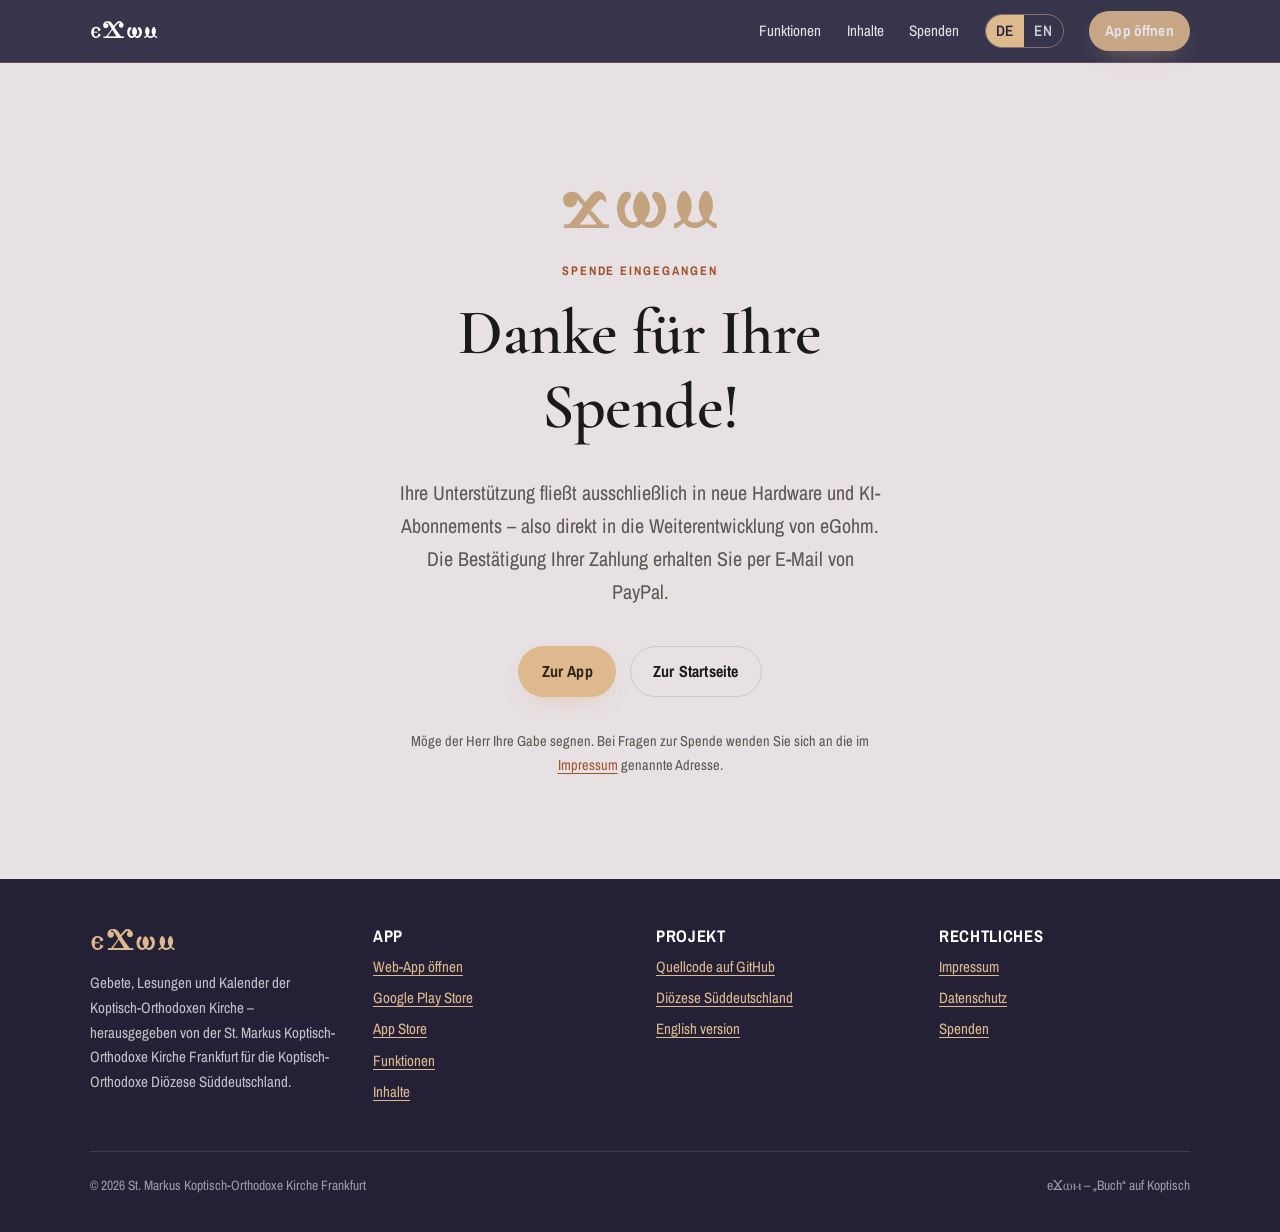
==== danke/index.html @ 5a28ebf3 "initial commit" ====
<!DOCTYPE html>
<html lang="de">
<head>
<meta charset="utf-8">
<meta name="viewport" content="width=device-width, initial-scale=1">
<title>Danke für Ihre Spende – eGohm</title>
<meta name="description" content="Danke für Ihre Spende an eGohm. Sie hilft direkt bei der Weiterentwicklung der App.">
<link rel="alternate" hreflang="de" href="../danke/">
<link rel="alternate" hreflang="en" href="../en/thanks/">
<meta name="theme-color" content="#29263f">
<!-- Bestätigungsseite nach der PayPal-Zahlung: soll nicht im Index landen. -->
<meta name="robots" content="noindex, follow">
<link rel="icon" href="../assets/img/app-icon.png" type="image/png">
<link rel="apple-touch-icon" href="../assets/img/app-icon.png">
<link rel="stylesheet" href="../assets/css/style.css">
</head>
<body>

<header class="site-header">
  <div class="wrap">
    <a class="wordmark" href="../" aria-label="eGohm – Startseite">eϪⲱⲙ</a>
    <nav class="site-nav" aria-label="Hauptnavigation">
      <a href="../#funktionen">Funktionen</a>
      <a href="../#inhalte">Inhalte</a>
      <a href="../spenden/">Spenden</a>
      <span class="lang-switch">
        <a href="./" aria-current="true" hreflang="de">DE</a>
        <a href="../en/thanks/" hreflang="en">EN</a>
      </span>
      <a class="btn btn--primary btn--sm" href="https://app.egohm.de">App öffnen</a>
    </nav>
  </div>
</header>

<main>
  <section class="section">
    <div class="wrap">
      <div class="thanks">
        <div class="thanks-mark" aria-hidden="true">ϫⲱⲙ</div>
        <p class="eyebrow">Spende eingegangen</p>
        <h1>Danke für Ihre Spende!</h1>
        <p class="lead" style="margin-inline:auto">
          Ihre Unterstützung fließt ausschließlich in neue Hardware und
          KI-Abonnements – also direkt in die Weiterentwicklung von eGohm. Die
          Bestätigung Ihrer Zahlung erhalten Sie per E-Mail von PayPal.
        </p>
        <div style="margin-top:2rem">
          <a class="btn btn--primary" href="https://app.egohm.de">Zur App</a>
          <a class="btn btn--ghost" href="../" style="border-color:var(--border);color:var(--text);background:transparent">Zur Startseite</a>
        </div>
        <p class="donate-note" style="margin-top:2rem">
          Möge der Herr Ihre Gabe segnen. Bei Fragen zur Spende wenden Sie sich an die
          im <a href="../impressum/">Impressum</a> genannte Adresse.
        </p>
      </div>
    </div>
  </section>
</main>

<footer class="site-footer">
  <div class="wrap">
    <div class="footer-grid">
      <div>
        <a class="wordmark" href="../" style="font-size:1.9rem;color:var(--gold)">eϪⲱⲙ</a>
        <p style="margin-top:0.8rem">
          Gebete, Lesungen und Kalender der Koptisch-Orthodoxen Kirche –
          herausgegeben von der St. Markus Koptisch-Orthodoxe Kirche Frankfurt für die
          Koptisch-Orthodoxe Diözese Süddeutschland.
        </p>
      </div>
      <div>
        <h3>App</h3>
        <ul>
          <li><a href="https://app.egohm.de">Web-App öffnen</a></li>
          <li><a href="https://play.google.com/store/apps/details?id=de.kopten.app">Google Play Store</a></li>
          <li><a href="https://apps.apple.com/us/app/egohm/id6444137697">App Store</a></li>
          <li><a href="../#funktionen">Funktionen</a></li>
          <li><a href="../#inhalte">Inhalte</a></li>
        </ul>
      </div>
      <div>
        <h3>Projekt</h3>
        <ul>
          <li><a href="https://github.com/mamitry/egohm_app_flutter_new">Quellcode auf GitHub</a></li>
          <li><a href="https://copticorthodox.church">Diözese Süddeutschland</a></li>
          <li><a href="../en/thanks/">English version</a></li>
        </ul>
      </div>
      <div>
        <h3>Rechtliches</h3>
        <ul>
          <li><a href="../impressum/">Impressum</a></li>
          <li><a href="../datenschutz/">Datenschutz</a></li>
          <li><a href="../spenden/">Spenden</a></li>
        </ul>
      </div>
    </div>
    <div class="footer-bottom">
      <span>© <span data-year>2026</span> St. Markus Koptisch-Orthodoxe Kirche Frankfurt</span>
      <span>eϪⲱⲙ – „Buch“ auf Koptisch</span>
    </div>
  </div>
</footer>

<script src="../assets/js/main.js" defer></script>
</body>
</html>
---- assets/css/style.css ----
/* ==========================================================================
   eGohm – Promo-Website
   Farben und Typografie folgen dem eGohm-Flex-Theme der App
   (app/lib/core/theme/flutter_flex_theme.dart, Klasse EgohmPalette).
   ========================================================================== */

/* --- Schriften (self-hosted, SIL OFL – siehe assets/fonts/SIL-OFL.txt) --- */
@font-face {
  font-family: 'Cormorant Garamond';
  src: url('../fonts/cormorantgaramond-latin.woff2') format('woff2');
  font-weight: 300 700;
  font-style: normal;
  font-display: swap;
}
@font-face {
  font-family: 'Archivo Narrow';
  src: url('../fonts/archivonarrow-latin.woff2') format('woff2');
  font-weight: 400 700;
  font-style: normal;
  font-display: swap;
}
@font-face {
  font-family: 'eGohm Coptic';
  src: url('../fonts/egohm-coptic.woff2') format('woff2');
  font-weight: 400;
  font-style: normal;
  font-display: swap;
}

/* --- Palette --- */
:root {
  --brown: #483c30;
  --brown-shade: #3f352a;
  --brown-tint: #5a5045;
  --ink: #29263f;
  --ink-shade: #242137;
  --ink-tint: #3e3c52;
  --gold: #deb98e;
  --gold-shade: #c3a37d;
  --gold-tint: #e1c099;
  --accent: #a0522d;

  --surface: #f7f2f5;
  --surface-2: #f1ebee;
  --surface-3: #ece6e9;
  --bg: #e7e1e4;
  --text: #1b1a18;
  --text-muted: #5c574f;
  --border: rgba(72, 60, 48, 0.16);
  --shadow: 0 18px 48px -24px rgba(41, 38, 63, 0.45);

  --radius: 18px;
  --radius-lg: 28px;
  --maxw: 1180px;

  --font-display: 'Cormorant Garamond', 'Iowan Old Style', Georgia, serif;
  --font-body: 'Archivo Narrow', system-ui, -apple-system, 'Segoe UI', sans-serif;
  --font-coptic: 'eGohm Coptic', serif;
}

@media (prefers-color-scheme: dark) {
  :root {
    --surface: #1e1e1e;
    --surface-2: #232227;
    --surface-3: #2a2830;
    --bg: #121212;
    --text: #f2efe9;
    --text-muted: #b3aca1;
    --border: rgba(222, 185, 142, 0.18);
    --shadow: 0 18px 48px -24px rgba(0, 0, 0, 0.75);
    --accent: #deb98e;
  }
}

/* --- Basis --- */
*,
*::before,
*::after {
  box-sizing: border-box;
}

html {
  scroll-behavior: smooth;
  -webkit-text-size-adjust: 100%;
}

body {
  margin: 0;
  background: var(--bg);
  color: var(--text);
  font-family: var(--font-body);
  font-size: 1.0625rem;
  line-height: 1.65;
  overflow-x: hidden;
}

img {
  max-width: 100%;
  display: block;
}

a {
  color: var(--accent);
  text-decoration-thickness: 1px;
  text-underline-offset: 3px;
}

h1,
h2,
h3 {
  font-family: var(--font-display);
  font-weight: 600;
  line-height: 1.15;
  margin: 0 0 0.5em;
  letter-spacing: -0.01em;
}

h1 {
  font-size: clamp(2.4rem, 6vw, 4rem);
}
h2 {
  font-size: clamp(1.9rem, 3.6vw, 2.75rem);
}
h3 {
  font-size: 1.3rem;
}

p {
  margin: 0 0 1rem;
}

.wrap {
  width: 100%;
  max-width: var(--maxw);
  margin-inline: auto;
  padding-inline: clamp(1.1rem, 4vw, 2.5rem);
}

.section {
  padding-block: clamp(3.5rem, 8vw, 6.5rem);
}

.section--alt {
  background: var(--surface);
  border-block: 1px solid var(--border);
}

.eyebrow {
  font-family: var(--font-body);
  text-transform: uppercase;
  letter-spacing: 0.16em;
  font-size: 0.78rem;
  font-weight: 700;
  color: var(--accent);
  margin: 0 0 0.9rem;
}

.lead {
  font-size: clamp(1.05rem, 2vw, 1.25rem);
  color: var(--text-muted);
  max-width: 62ch;
}

.section-head {
  max-width: 70ch;
  margin-bottom: clamp(2rem, 4vw, 3rem);
}

/* --- Wortmarke --- */
.wordmark {
  display: inline-flex;
  align-items: baseline;
  gap: 0.15em;
  font-family: var(--font-coptic);
  font-size: 1.5rem;
  line-height: 1;
  letter-spacing: 0.02em;
  color: inherit;
  text-decoration: none;
}

/* --- Kopfzeile --- */
.site-header {
  position: sticky;
  top: 0;
  z-index: 50;
  background: color-mix(in srgb, var(--ink) 92%, transparent);
  backdrop-filter: blur(10px);
  color: #fff;
  border-bottom: 1px solid rgba(222, 185, 142, 0.22);
}

.site-header .wrap {
  display: flex;
  align-items: center;
  gap: 1.25rem;
  min-height: 62px;
}

.site-header a {
  color: #fff;
}

.site-nav {
  margin-left: auto;
  display: flex;
  align-items: center;
  gap: clamp(0.75rem, 2vw, 1.6rem);
}

.site-nav a {
  font-size: 0.95rem;
  text-decoration: none;
  opacity: 0.86;
}

.site-nav a:hover {
  opacity: 1;
  text-decoration: underline;
}

.lang-switch {
  display: inline-flex;
  border: 1px solid rgba(222, 185, 142, 0.45);
  border-radius: 999px;
  overflow: hidden;
  font-size: 0.8rem;
  font-weight: 600;
  letter-spacing: 0.06em;
}

.lang-switch a {
  padding: 0.2rem 0.62rem;
  text-decoration: none;
  opacity: 0.75;
}

.lang-switch a[aria-current='true'] {
  background: var(--gold);
  color: var(--ink);
  opacity: 1;
}

.nav-toggle {
  display: none;
}

/* Auf schmalen Bildschirmen bleiben nur Sprachwechsel und App-Knopf stehen. */
@media (max-width: 860px) {
  .site-nav > a:not(.btn) {
    display: none;
  }
}

@media (max-width: 480px) {
  .site-header .wrap {
    gap: 0.6rem;
  }
  .wordmark {
    font-size: 1.3rem;
  }
  .site-nav {
    gap: 0.5rem;
  }
  .site-nav .btn--sm {
    padding: 0.38rem 0.7rem;
    font-size: 0.82rem;
  }
}

/* --- Buttons --- */
.btn {
  display: inline-flex;
  align-items: center;
  justify-content: center;
  gap: 0.5rem;
  padding: 0.72rem 1.4rem;
  border-radius: 999px;
  font-family: var(--font-body);
  font-weight: 700;
  font-size: 1rem;
  letter-spacing: 0.01em;
  text-decoration: none;
  border: 1px solid transparent;
  cursor: pointer;
  transition: transform 0.15s ease, box-shadow 0.15s ease, background 0.15s ease;
}

.btn:hover {
  transform: translateY(-1px);
}

.btn--primary {
  background: var(--gold);
  color: #2b2418;
  box-shadow: 0 10px 26px -14px rgba(222, 185, 142, 0.9);
}

.btn--primary:hover {
  background: var(--gold-tint);
}

.btn--ghost {
  border-color: rgba(222, 185, 142, 0.55);
  color: #fff;
  background: rgba(255, 255, 255, 0.04);
}

.btn--ghost:hover {
  background: rgba(255, 255, 255, 0.1);
}

.btn--sm {
  padding: 0.42rem 0.95rem;
  font-size: 0.9rem;
}

.btn svg {
  width: 1.05em;
  height: 1.05em;
  flex: none;
}

/* --- Hero --- */
.hero {
  position: relative;
  color: #fff;
  background:
    radial-gradient(120% 90% at 88% 6%, rgba(222, 185, 142, 0.28), transparent 58%),
    linear-gradient(150deg, var(--ink) 0%, var(--ink-shade) 42%, var(--brown) 100%);
  overflow: hidden;
}

.hero::after {
  content: '';
  position: absolute;
  inset-inline: 0;
  bottom: 0;
  height: 1px;
  background: linear-gradient(90deg, transparent, var(--gold), transparent);
  opacity: 0.6;
}

.hero .wrap {
  display: grid;
  grid-template-columns: minmax(0, 1.2fr) minmax(0, 0.8fr);
  gap: clamp(2rem, 5vw, 4rem);
  align-items: center;
  padding-block: clamp(3rem, 7vw, 5.5rem);
}

.hero h1 {
  color: #fff;
}

.hero .hero-coptic {
  font-family: var(--font-coptic);
  font-size: clamp(2.6rem, 7vw, 4.4rem);
  color: var(--gold);
  line-height: 1;
  margin-bottom: 0.35em;
  display: block;
}

.hero p {
  color: rgba(255, 255, 255, 0.82);
  font-size: clamp(1.05rem, 2vw, 1.28rem);
  max-width: 46ch;
}

.hero-actions {
  display: flex;
  flex-wrap: wrap;
  gap: 0.8rem;
  margin-top: 1.8rem;
}

.hero-note {
  margin-top: 1.1rem;
  font-size: 0.9rem;
  color: rgba(255, 255, 255, 0.6);
}

.hero-visual {
  position: relative;
  display: flex;
  justify-content: center;
}

/* Zierleiste im Stil der Reader-Kopfzeile */
.ornament {
  display: flex;
  align-items: center;
  gap: 0.55rem;
  color: var(--gold);
  font-size: 0.7rem;
  letter-spacing: 0.5em;
  opacity: 0.8;
  margin-bottom: 1.2rem;
  user-select: none;
}

/* --- Telefon-Rahmen --- */
.phone {
  position: relative;
  width: min(300px, 78vw);
  border-radius: 34px;
  padding: 9px;
  background: linear-gradient(160deg, #4a4438, #211f21 60%);
  box-shadow: 0 40px 70px -30px rgba(0, 0, 0, 0.65), 0 0 0 1px rgba(222, 185, 142, 0.25);
  flex: none;
}

.phone img {
  border-radius: 26px;
  width: 100%;
  height: auto;
  background: var(--surface-2);
}

.phone--tall img {
  max-height: 620px;
  object-fit: cover;
  object-position: top;
}

.phone::before {
  content: '';
  position: absolute;
  top: 16px;
  left: 50%;
  transform: translateX(-50%);
  width: 62px;
  height: 5px;
  border-radius: 999px;
  background: rgba(255, 255, 255, 0.22);
  z-index: 2;
}

/* --- Kennzahlen --- */
.stats {
  display: grid;
  grid-template-columns: repeat(auto-fit, minmax(150px, 1fr));
  gap: 1px;
  background: var(--border);
  border: 1px solid var(--border);
  border-radius: var(--radius);
  overflow: hidden;
}

.stat {
  background: var(--surface);
  padding: 1.5rem 1.2rem;
  text-align: center;
}

.stat b {
  display: block;
  font-family: var(--font-display);
  font-size: clamp(1.9rem, 4vw, 2.6rem);
  font-weight: 600;
  color: var(--accent);
  line-height: 1;
}

.stat span {
  display: block;
  margin-top: 0.45rem;
  font-size: 0.9rem;
  color: var(--text-muted);
}

/* --- Feature-Karten --- */
.cards {
  display: grid;
  grid-template-columns: repeat(auto-fit, minmax(min(100%, 290px), 1fr));
  gap: clamp(1rem, 2vw, 1.5rem);
}

.card {
  background: var(--surface);
  border: 1px solid var(--border);
  border-radius: var(--radius);
  padding: 1.6rem 1.5rem;
  box-shadow: var(--shadow);
}

.card h3 {
  margin-bottom: 0.35rem;
}

.card p {
  margin: 0;
  color: var(--text-muted);
  font-size: 0.98rem;
}

.card-icon {
  width: 44px;
  height: 44px;
  border-radius: 13px;
  display: grid;
  place-items: center;
  margin-bottom: 1rem;
  background: linear-gradient(150deg, var(--gold-tint), var(--gold-shade));
  color: #3f352a;
}

.card-icon svg {
  width: 24px;
  height: 24px;
}

/* --- Wechselnde Bild/Text-Blöcke --- */
.split {
  display: grid;
  grid-template-columns: minmax(0, 1fr) minmax(0, 1fr);
  gap: clamp(2rem, 6vw, 4.5rem);
  align-items: center;
}

.split + .split {
  margin-top: clamp(3.5rem, 7vw, 6rem);
}

.split--reverse .split-visual {
  order: -1;
}

.split-visual {
  display: flex;
  justify-content: center;
}

.split-text ul {
  margin: 1.2rem 0 0;
  padding: 0;
  list-style: none;
}

.split-text li {
  position: relative;
  padding-left: 1.6rem;
  margin-bottom: 0.55rem;
  color: var(--text-muted);
}

.split-text li::before {
  content: '✧';
  position: absolute;
  left: 0;
  top: 0;
  color: var(--gold-shade);
}

/* --- Sprachen --- */
.langs {
  display: grid;
  grid-template-columns: repeat(auto-fit, minmax(min(100%, 200px), 1fr));
  gap: 1rem;
  margin-top: 2rem;
}

.lang-card {
  border: 1px solid var(--border);
  border-radius: var(--radius);
  padding: 1.2rem 1.3rem;
  background: var(--surface);
}

.lang-card b {
  display: block;
  font-size: 0.82rem;
  letter-spacing: 0.12em;
  text-transform: uppercase;
  color: var(--accent);
  margin-bottom: 0.5rem;
}

.lang-card .sample {
  font-size: 1.15rem;
  line-height: 1.5;
}

.sample--cop {
  font-family: var(--font-coptic);
}

.sample--ara {
  font-family: 'Noto Naskh Arabic', 'Geeza Pro', serif;
  direction: rtl;
  text-align: right;
}

/* --- Download --- */
.download-grid {
  display: grid;
  grid-template-columns: repeat(auto-fit, minmax(min(100%, 260px), 1fr));
  gap: 1.2rem;
  margin-top: 2rem;
}

.platform {
  border: 1px solid rgba(222, 185, 142, 0.3);
  border-radius: var(--radius);
  padding: 1.5rem;
  background: rgba(255, 255, 255, 0.05);
}

.platform h3 {
  color: #fff;
  margin-bottom: 0.3rem;
}

.platform p {
  color: rgba(255, 255, 255, 0.72);
  font-size: 0.95rem;
}

.platform .btn {
  margin-top: 0.6rem;
}

.section--dark {
  background: linear-gradient(150deg, var(--brown) 0%, var(--ink-shade) 100%);
  color: #fff;
}

.section--dark h2,
.section--dark h3 {
  color: #fff;
}

.section--dark .lead {
  color: rgba(255, 255, 255, 0.78);
}

.section--dark .eyebrow {
  color: var(--gold);
}

/* --- Unterseiten (Spenden, Danke, Impressum, Datenschutz) --- */
.page-hero {
  background:
    radial-gradient(110% 120% at 88% 0%, rgba(222, 185, 142, 0.22), transparent 60%),
    linear-gradient(150deg, var(--ink) 0%, var(--ink-shade) 55%, var(--brown) 100%);
  color: #fff;
  padding-block: clamp(2.6rem, 6vw, 4.2rem);
}

.page-hero h1 {
  color: #fff;
  font-size: clamp(2rem, 4.6vw, 3.1rem);
  margin-bottom: 0.4em;
}

.page-hero p {
  color: rgba(255, 255, 255, 0.8);
  max-width: 58ch;
  margin: 0;
}

.page-hero .eyebrow {
  color: var(--gold);
}

/* Lauftext-Spalte für rechtliche Seiten */
.prose {
  max-width: 72ch;
}

.prose h2 {
  font-size: clamp(1.45rem, 2.6vw, 1.9rem);
  margin-top: 2.4rem;
}

.prose h3 {
  margin-top: 1.8rem;
  font-family: var(--font-body);
  font-size: 1.05rem;
  letter-spacing: 0.03em;
  text-transform: uppercase;
}

.prose ul {
  padding-left: 1.2rem;
}

.prose li {
  margin-bottom: 0.4rem;
}

.prose > h2:first-child {
  margin-top: 0;
}

/* Noch zu füllende Abschnitte sichtbar markieren */
.placeholder {
  border: 1px dashed var(--gold-shade);
  border-radius: var(--radius);
  background: color-mix(in srgb, var(--gold) 12%, transparent);
  padding: 1rem 1.2rem;
  margin: 0 0 1.4rem;
  color: var(--text-muted);
  font-size: 0.96rem;
}

.placeholder b {
  color: var(--accent);
  display: block;
  margin-bottom: 0.2rem;
  font-size: 0.82rem;
  letter-spacing: 0.12em;
  text-transform: uppercase;
}

/* Spendenkarte mit PayPal-Formular */
.donate-grid {
  display: grid;
  grid-template-columns: minmax(0, 1fr) minmax(0, 0.85fr);
  gap: clamp(1.6rem, 4vw, 3rem);
  align-items: start;
}

.donate-box {
  background: var(--surface);
  border: 1px solid var(--border);
  border-radius: var(--radius-lg);
  box-shadow: var(--shadow);
  padding: clamp(1.5rem, 3vw, 2.2rem);
  text-align: center;
}

.donate-box h2 {
  font-size: 1.6rem;
  margin-bottom: 0.6rem;
}

.donate-box form {
  margin: 1.4rem 0 0.6rem;
}

.donate-box input[type='image'] {
  cursor: pointer;
  max-width: 100%;
}

.donate-note {
  font-size: 0.9rem;
  color: var(--text-muted);
  margin: 0.8rem 0 0;
}

.usage-list {
  list-style: none;
  margin: 1.4rem 0 0;
  padding: 0;
}

.usage-list li {
  display: flex;
  gap: 0.8rem;
  align-items: flex-start;
  padding: 0.9rem 0;
  border-top: 1px solid var(--border);
}

.usage-list li:last-child {
  border-bottom: 1px solid var(--border);
}

.usage-list .usage-icon {
  flex: none;
  width: 34px;
  height: 34px;
  border-radius: 10px;
  display: grid;
  place-items: center;
  background: linear-gradient(150deg, var(--gold-tint), var(--gold-shade));
  color: #3f352a;
}

.usage-list svg {
  width: 19px;
  height: 19px;
}

.usage-list b {
  display: block;
}

.usage-list span {
  color: var(--text-muted);
  font-size: 0.95rem;
}

@media (max-width: 860px) {
  .donate-grid {
    grid-template-columns: minmax(0, 1fr);
  }
}

/* Bestätigungsseite nach der Spende */
.thanks {
  text-align: center;
  max-width: 60ch;
  margin-inline: auto;
}

.thanks-mark {
  font-family: var(--font-coptic);
  font-size: clamp(3rem, 9vw, 5rem);
  color: var(--gold-shade);
  line-height: 1;
  margin-bottom: 1rem;
}

.thanks .btn {
  margin: 0.4rem 0.3rem 0;
}

/* --- Fußzeile --- */
.site-footer {
  background: var(--ink-shade);
  color: rgba(255, 255, 255, 0.72);
  padding-block: 3rem 2.2rem;
  font-size: 0.94rem;
}

.site-footer a {
  color: var(--gold);
}

.footer-grid {
  display: grid;
  grid-template-columns: repeat(auto-fit, minmax(min(100%, 220px), 1fr));
  gap: 2rem;
}

.site-footer h3 {
  color: #fff;
  font-size: 1.05rem;
  font-family: var(--font-body);
  letter-spacing: 0.04em;
  text-transform: uppercase;
  font-weight: 700;
}

.site-footer ul {
  list-style: none;
  margin: 0;
  padding: 0;
}

.site-footer li {
  margin-bottom: 0.4rem;
}

.footer-bottom {
  margin-top: 2.5rem;
  padding-top: 1.4rem;
  border-top: 1px solid rgba(255, 255, 255, 0.12);
  display: flex;
  flex-wrap: wrap;
  gap: 0.8rem 1.5rem;
  justify-content: space-between;
  font-size: 0.85rem;
  color: rgba(255, 255, 255, 0.55);
}

/* --- Einblenden beim Scrollen ---
   Nur wenn JavaScript läuft (`html.js`), sonst bleibt alles sichtbar. */
.js .reveal {
  opacity: 0;
  transform: translateY(18px);
  transition: opacity 0.6s ease, transform 0.6s ease;
}

.js .reveal.is-visible {
  opacity: 1;
  transform: none;
}

@media (prefers-reduced-motion: reduce) {
  html {
    scroll-behavior: auto;
  }
  .js .reveal {
    opacity: 1;
    transform: none;
    transition: none;
  }
  .btn:hover {
    transform: none;
  }
}

/* --- Schmale Bildschirme --- */
@media (max-width: 900px) {
  .hero .wrap,
  .split {
    grid-template-columns: minmax(0, 1fr);
  }

  .hero-visual,
  .split-visual {
    order: 2;
  }

  .split--reverse .split-visual {
    order: 2;
  }
}
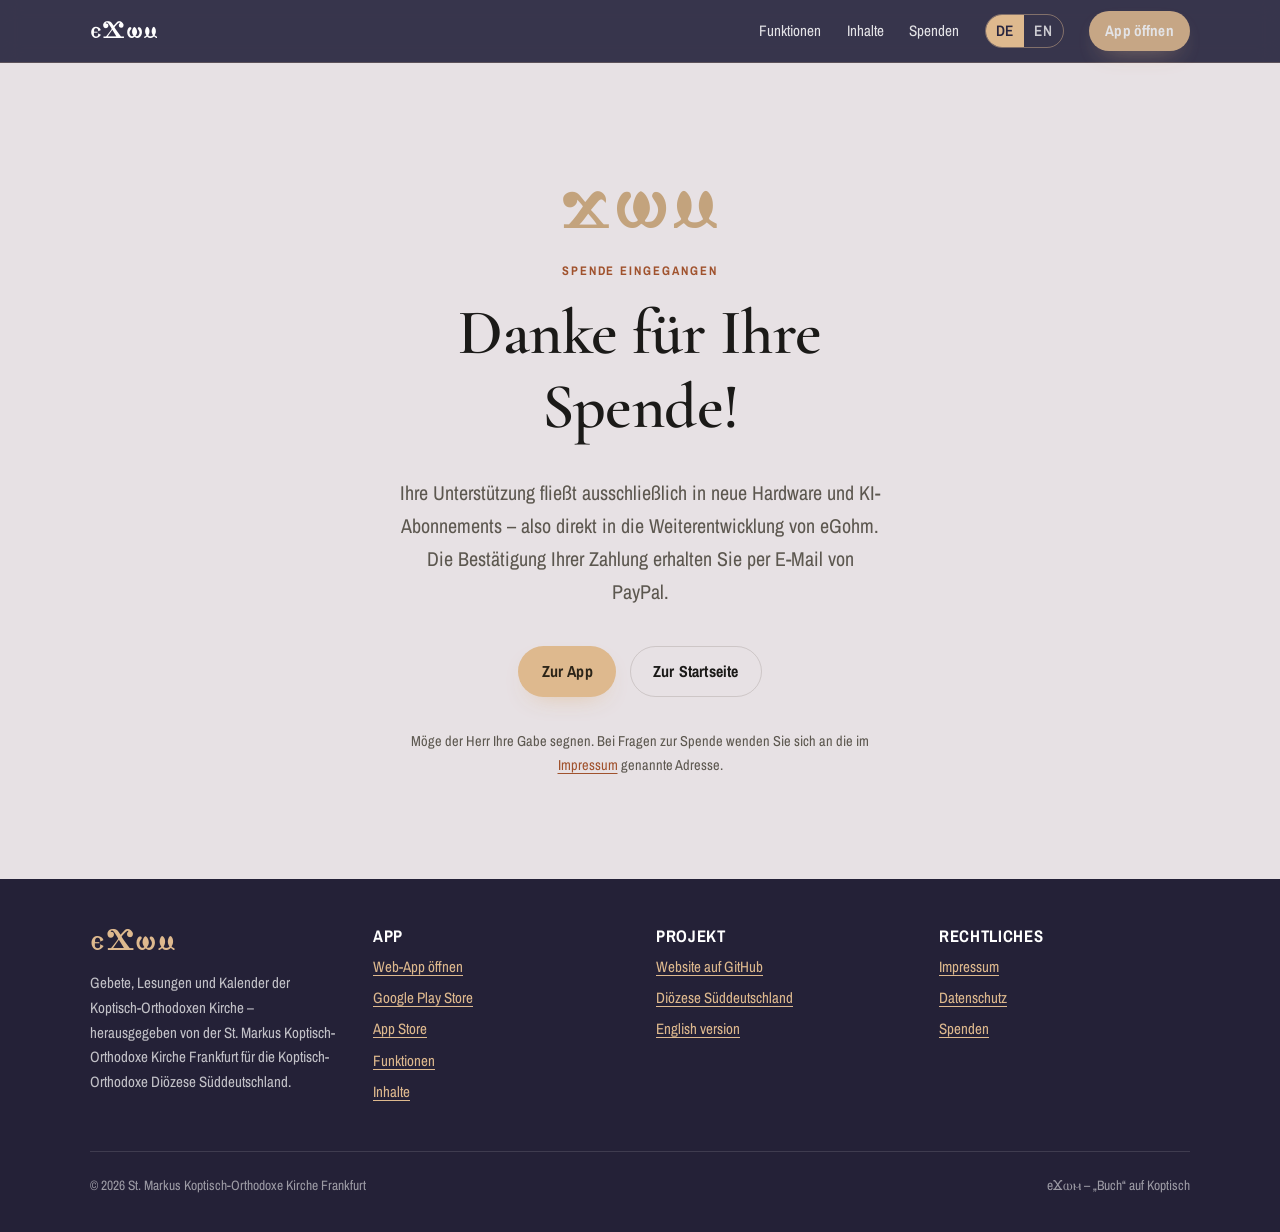
==== commit 5aba5eb1: "Add launch configuration, update deployment workflow, and revise README and HTML links - Added launc" ====
--- a/danke/index.html
+++ b/danke/index.html
@@ -81,7 +81,7 @@
       <div>
         <h3>Projekt</h3>
         <ul>
-          <li><a href="https://github.com/mamitry/egohm_app_flutter_new">Quellcode auf GitHub</a></li>
+          <li><a href="https://github.com/StMarkus/egohm-website">Website auf GitHub</a></li>
           <li><a href="https://copticorthodox.church">Diözese Süddeutschland</a></li>
           <li><a href="../en/thanks/">English version</a></li>
         </ul>
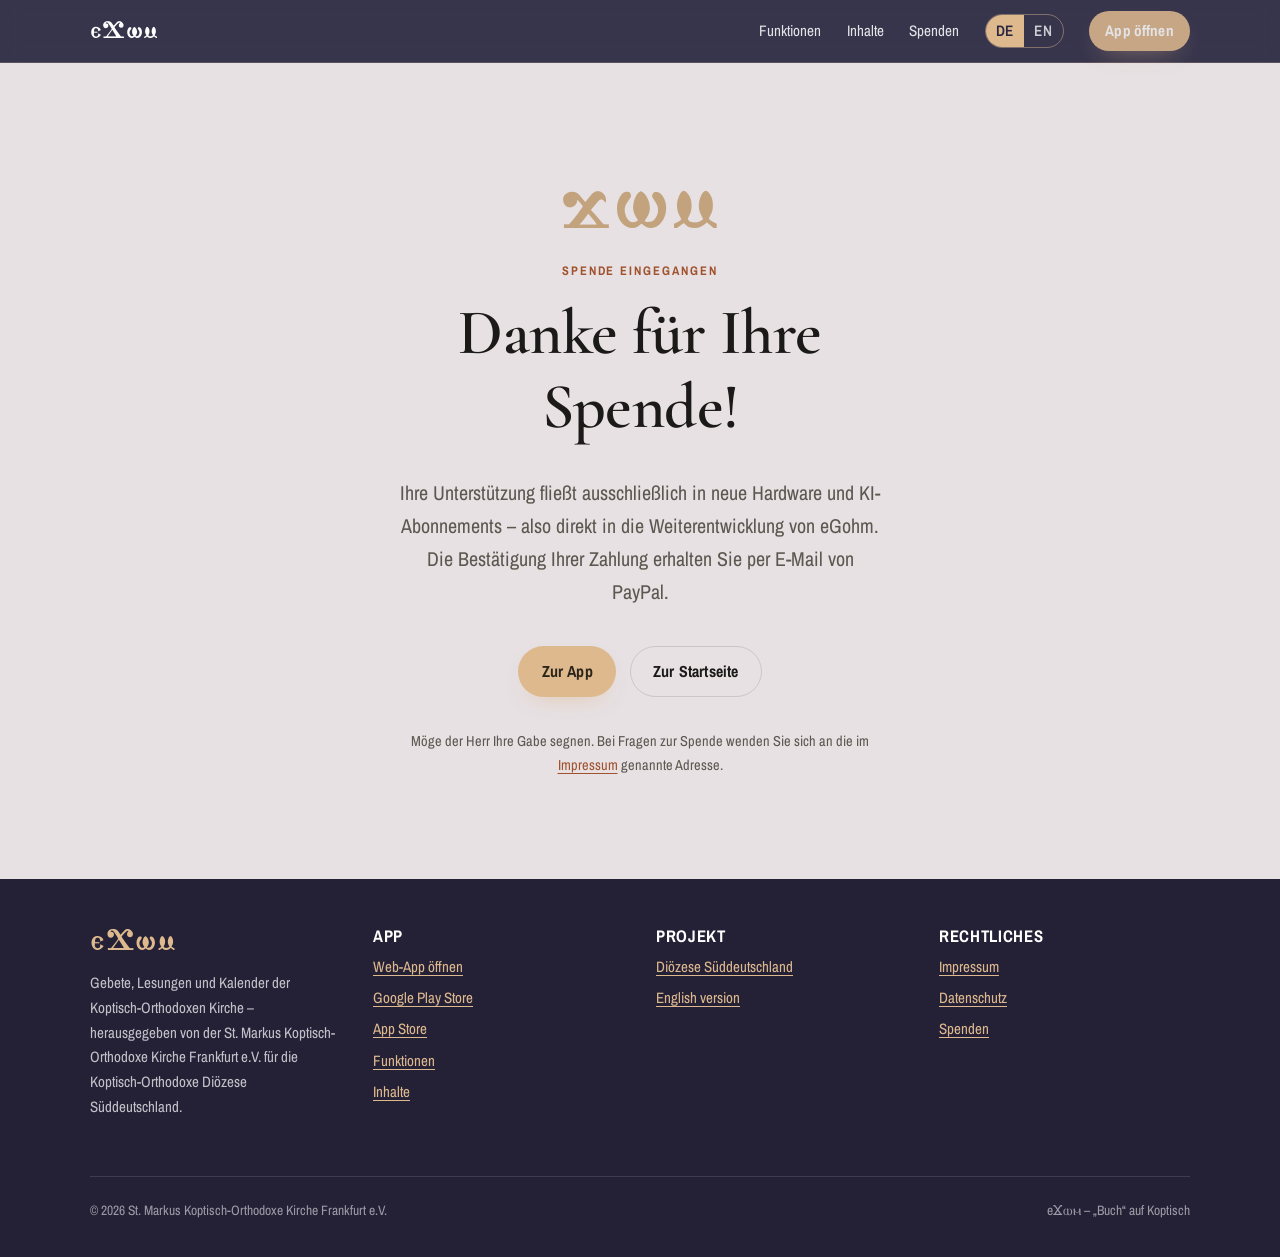
==== commit 61d0524c: "Adjust descriptions and footer information accordingly. Remove placeholder text and ensure contact d" ====
--- a/danke/index.html
+++ b/danke/index.html
@@ -64,7 +64,7 @@
         <a class="wordmark" href="../" style="font-size:1.9rem;color:var(--gold)">eϪⲱⲙ</a>
         <p style="margin-top:0.8rem">
           Gebete, Lesungen und Kalender der Koptisch-Orthodoxen Kirche –
-          herausgegeben von der St. Markus Koptisch-Orthodoxe Kirche Frankfurt für die
+          herausgegeben von der St. Markus Koptisch-Orthodoxe Kirche Frankfurt e.V. für die
           Koptisch-Orthodoxe Diözese Süddeutschland.
         </p>
       </div>
@@ -81,7 +81,6 @@
       <div>
         <h3>Projekt</h3>
         <ul>
-          <li><a href="https://github.com/StMarkus/egohm-website">Website auf GitHub</a></li>
           <li><a href="https://copticorthodox.church">Diözese Süddeutschland</a></li>
           <li><a href="../en/thanks/">English version</a></li>
         </ul>
@@ -96,7 +95,7 @@
       </div>
     </div>
     <div class="footer-bottom">
-      <span>© <span data-year>2026</span> St. Markus Koptisch-Orthodoxe Kirche Frankfurt</span>
+      <span>© <span data-year>2026</span> St. Markus Koptisch-Orthodoxe Kirche Frankfurt e.V.</span>
       <span>eϪⲱⲙ – „Buch“ auf Koptisch</span>
     </div>
   </div>
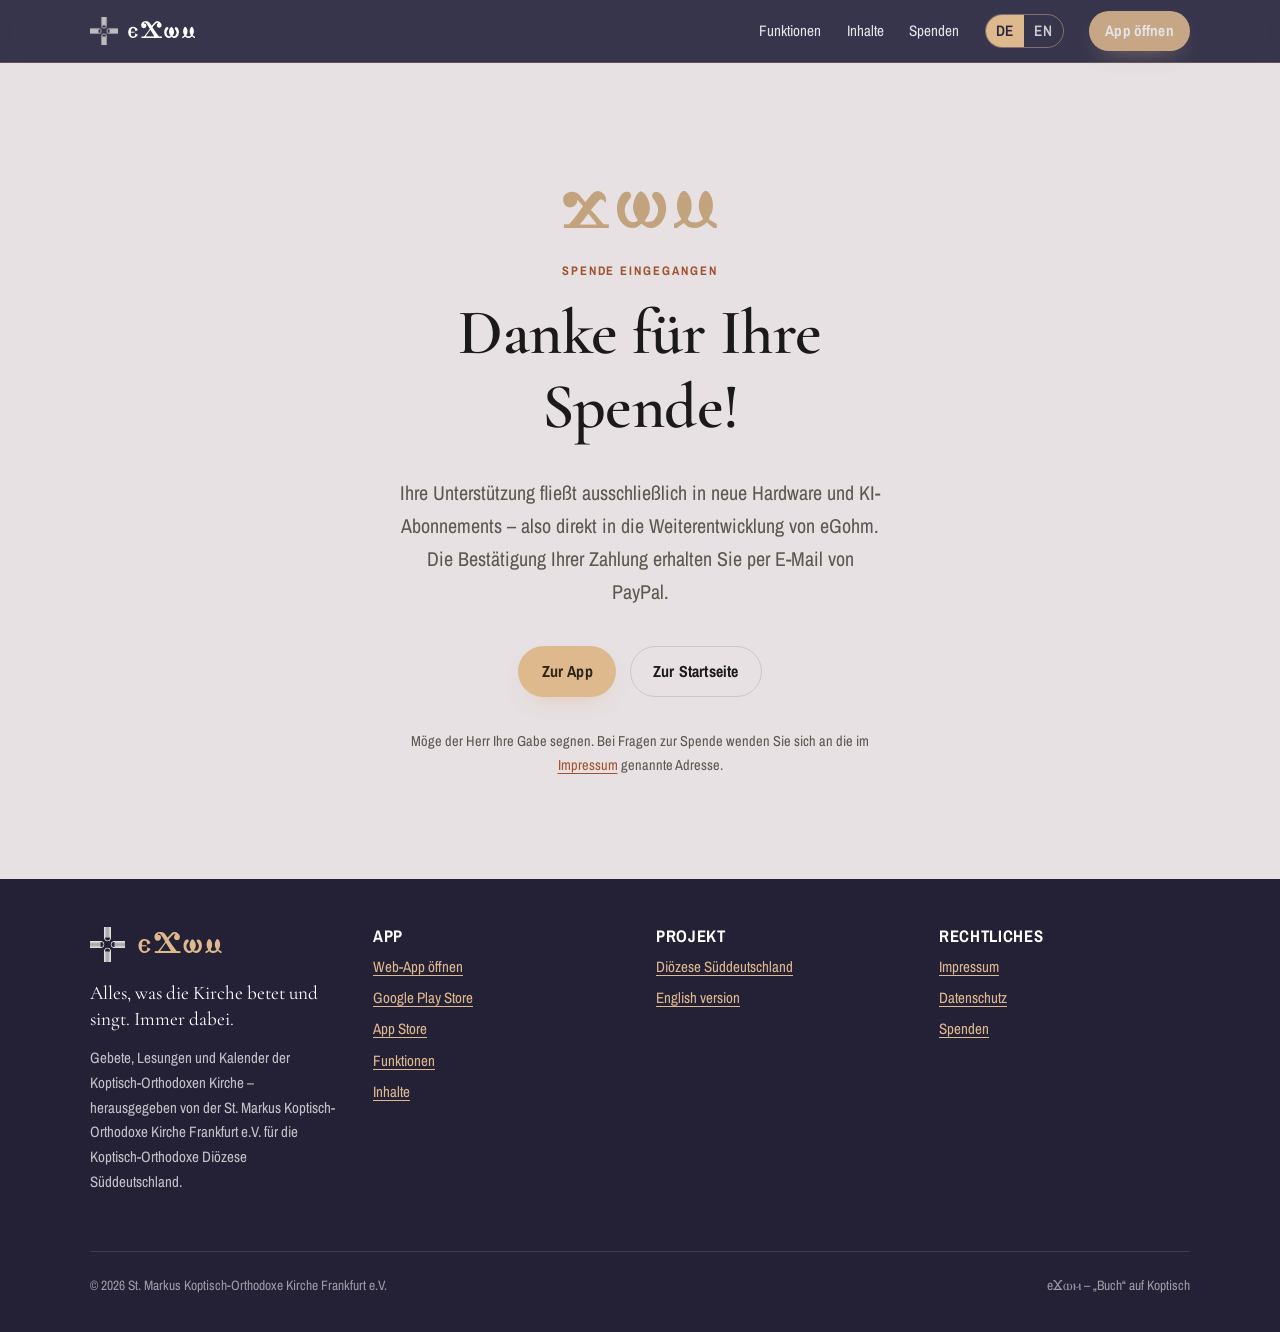
==== commit 8be03d6b: "Update README and HTML files with new logo and slogan; enhance CSS for branding" ====
--- a/danke/index.html
+++ b/danke/index.html
@@ -18,7 +18,7 @@
 
 <header class="site-header">
   <div class="wrap">
-    <a class="wordmark" href="../" aria-label="eGohm – Startseite">eϪⲱⲙ</a>
+    <a class="wordmark" href="../" aria-label="eGohm – Startseite"><img src="../assets/img/logo-light.png" width="256" height="256" alt="">eϪⲱⲙ</a>
     <nav class="site-nav" aria-label="Hauptnavigation">
       <a href="../#funktionen">Funktionen</a>
       <a href="../#inhalte">Inhalte</a>
@@ -61,7 +61,8 @@
   <div class="wrap">
     <div class="footer-grid">
       <div>
-        <a class="wordmark" href="../" style="font-size:1.9rem;color:var(--gold)">eϪⲱⲙ</a>
+        <a class="wordmark" href="../"><img src="../assets/img/logo-light.png" width="256" height="256" alt="">eϪⲱⲙ</a>
+        <p class="footer-claim">Alles, was die Kirche betet und singt. Immer dabei.</p>
         <p style="margin-top:0.8rem">
           Gebete, Lesungen und Kalender der Koptisch-Orthodoxen Kirche –
           herausgegeben von der St. Markus Koptisch-Orthodoxe Kirche Frankfurt e.V. für die
--- a/assets/css/style.css
+++ b/assets/css/style.css
@@ -166,17 +166,25 @@
   margin-bottom: clamp(2rem, 4vw, 3rem);
 }
 
-/* --- Wortmarke --- */
+/* --- Wortmarke ---
+   Bildmarke (Kreuz aus vier Buchseiten) plus koptische Wortmarke. Die Marke
+   liegt auf allen Flächen mit dunklem Grund, deshalb die helle Variante. */
 .wordmark {
   display: inline-flex;
-  align-items: baseline;
-  gap: 0.15em;
+  align-items: center;
+  gap: 0.4em;
   font-family: var(--font-coptic);
   font-size: 1.5rem;
   line-height: 1;
   letter-spacing: 0.02em;
   color: inherit;
   text-decoration: none;
+}
+
+.wordmark img {
+  width: 1.15em;
+  height: 1.15em;
+  flex: none;
 }
 
 /* --- Kopfzeile --- */
@@ -353,12 +361,49 @@
   color: #fff;
 }
 
+/* Lockup im Hero: Bildmarke neben der Wortmarke, mittig ausgerichtet */
+.hero-lockup {
+  display: flex;
+  align-items: center;
+  gap: clamp(0.7rem, 2vw, 1.2rem);
+  margin-bottom: 0.5rem;
+}
+
+.hero-lockup img {
+  width: clamp(3.4rem, 8vw, 5.2rem);
+  height: clamp(3.4rem, 8vw, 5.2rem);
+  flex: none;
+}
+
+/* .hero p greift auch auf das Eyebrow (beides <p>) und überschreibt dort
+   Schriftgröße und Breite – beides hier zurückholen. */
+.hero .eyebrow {
+  color: var(--gold);
+  font-size: 0.82rem;
+  max-width: none;
+  margin-bottom: 0.7rem;
+}
+
+/* Slogan als Hero-Überschrift. Etwas kleiner als die globale h1, weil der
+   Claim zwei Sätze lang ist – aber bewusst über der h2 der Abschnitte
+   (2.75rem), damit die Hierarchie stimmt. Jeder Satz steht auf einer eigenen
+   Zeile; sonst bliebe je nach Spaltenbreite ein einzelnes Wort allein stehen. */
+.hero-claim {
+  font-size: clamp(2.1rem, 4.6vw, 3.4rem);
+}
+
+.hero-claim span {
+  display: block;
+  /* Bricht ein Satz doch um, verteilt balance die Wörter gleichmäßig statt ein
+     einzelnes Wort allein zu lassen. Ältere Browser ignorieren die Zeile. */
+  text-wrap: balance;
+}
+
 .hero .hero-coptic {
   font-family: var(--font-coptic);
   font-size: clamp(2.6rem, 7vw, 4.4rem);
   color: var(--gold);
   line-height: 1;
-  margin-bottom: 0.35em;
   display: block;
 }
 
@@ -831,6 +876,20 @@
   color: var(--gold);
 }
 
+.site-footer .wordmark {
+  font-size: 1.9rem;
+  color: var(--gold);
+}
+
+/* Slogan unter der Wortmarke */
+.footer-claim {
+  font-family: var(--font-display);
+  font-size: 1.2rem;
+  line-height: 1.35;
+  color: #fff;
+  margin: 0.7rem 0 0;
+}
+
 .footer-grid {
   display: grid;
   grid-template-columns: repeat(auto-fit, minmax(min(100%, 220px), 1fr));
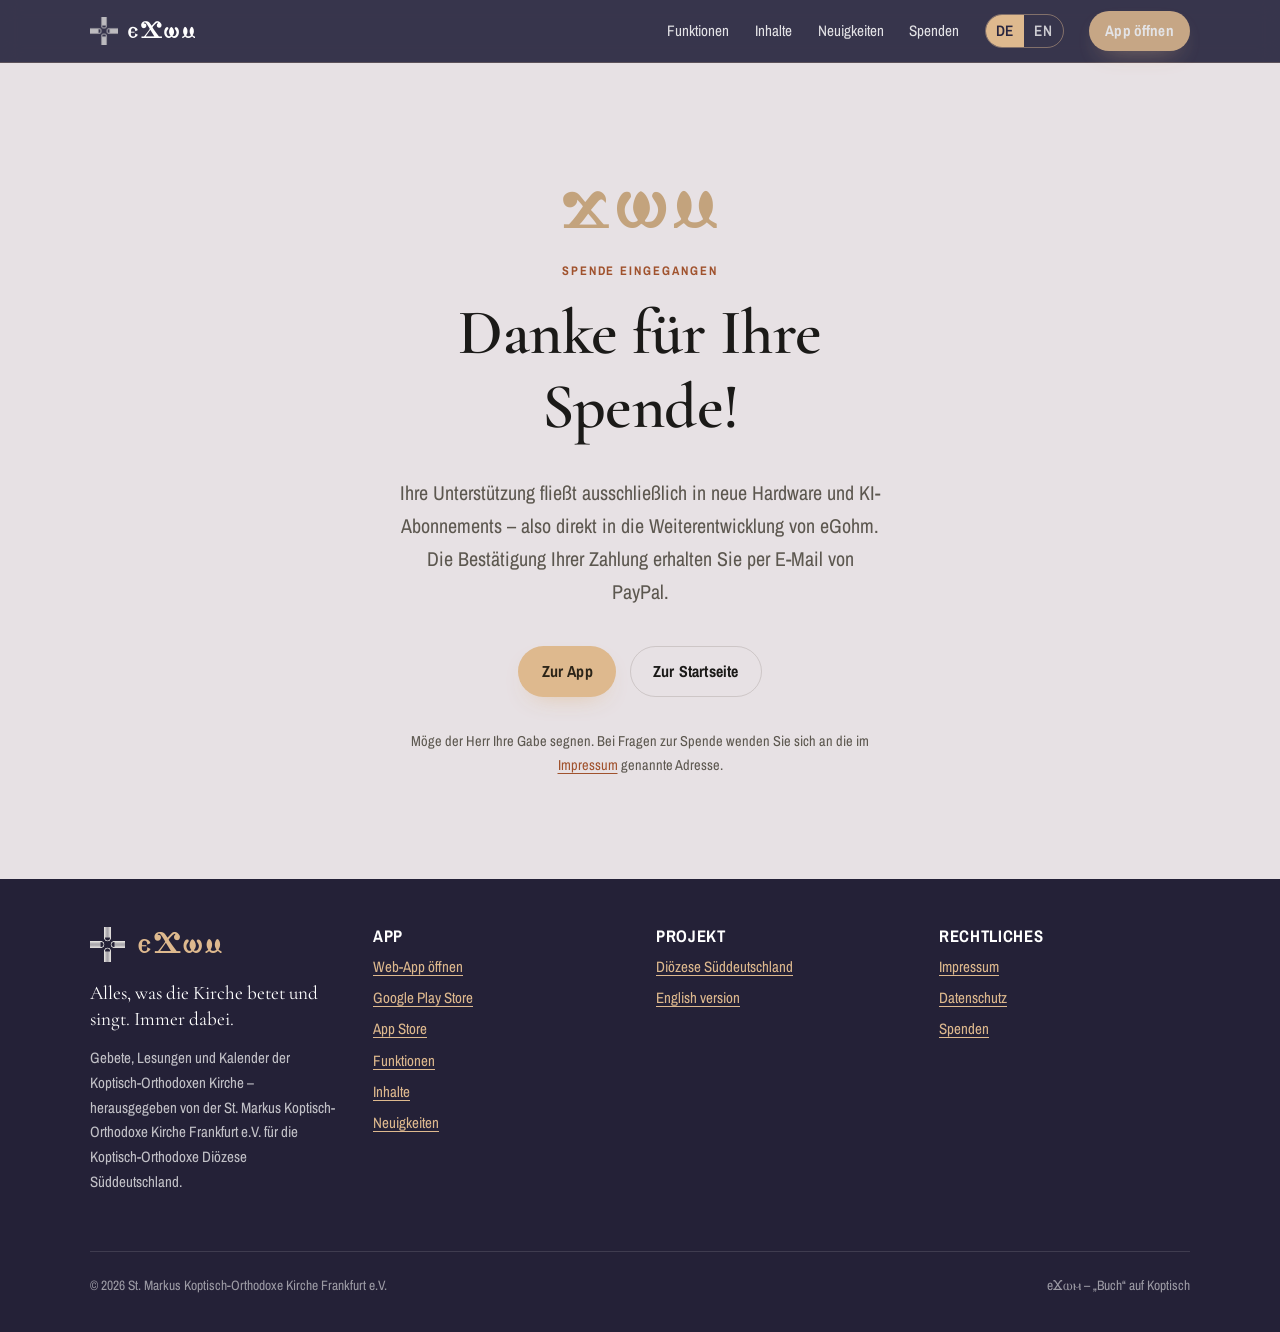
==== commit bb1ae54d: "Die Neuigkeiten-Seite, in beiden Sprachen Was sich von Fassung zu Fassung geändert hat, stand bisher" ====
--- a/danke/index.html
+++ b/danke/index.html
@@ -22,6 +22,7 @@
     <nav class="site-nav" aria-label="Hauptnavigation">
       <a href="../#funktionen">Funktionen</a>
       <a href="../#inhalte">Inhalte</a>
+      <a href="../neuigkeiten/">Neuigkeiten</a>
       <a href="../spenden/">Spenden</a>
       <span class="lang-switch">
         <a href="./" aria-current="true" hreflang="de">DE</a>
@@ -77,6 +78,7 @@
           <li><a href="https://apps.apple.com/us/app/egohm/id6444137697">App Store</a></li>
           <li><a href="../#funktionen">Funktionen</a></li>
           <li><a href="../#inhalte">Inhalte</a></li>
+          <li><a href="../neuigkeiten/">Neuigkeiten</a></li>
         </ul>
       </div>
       <div>
